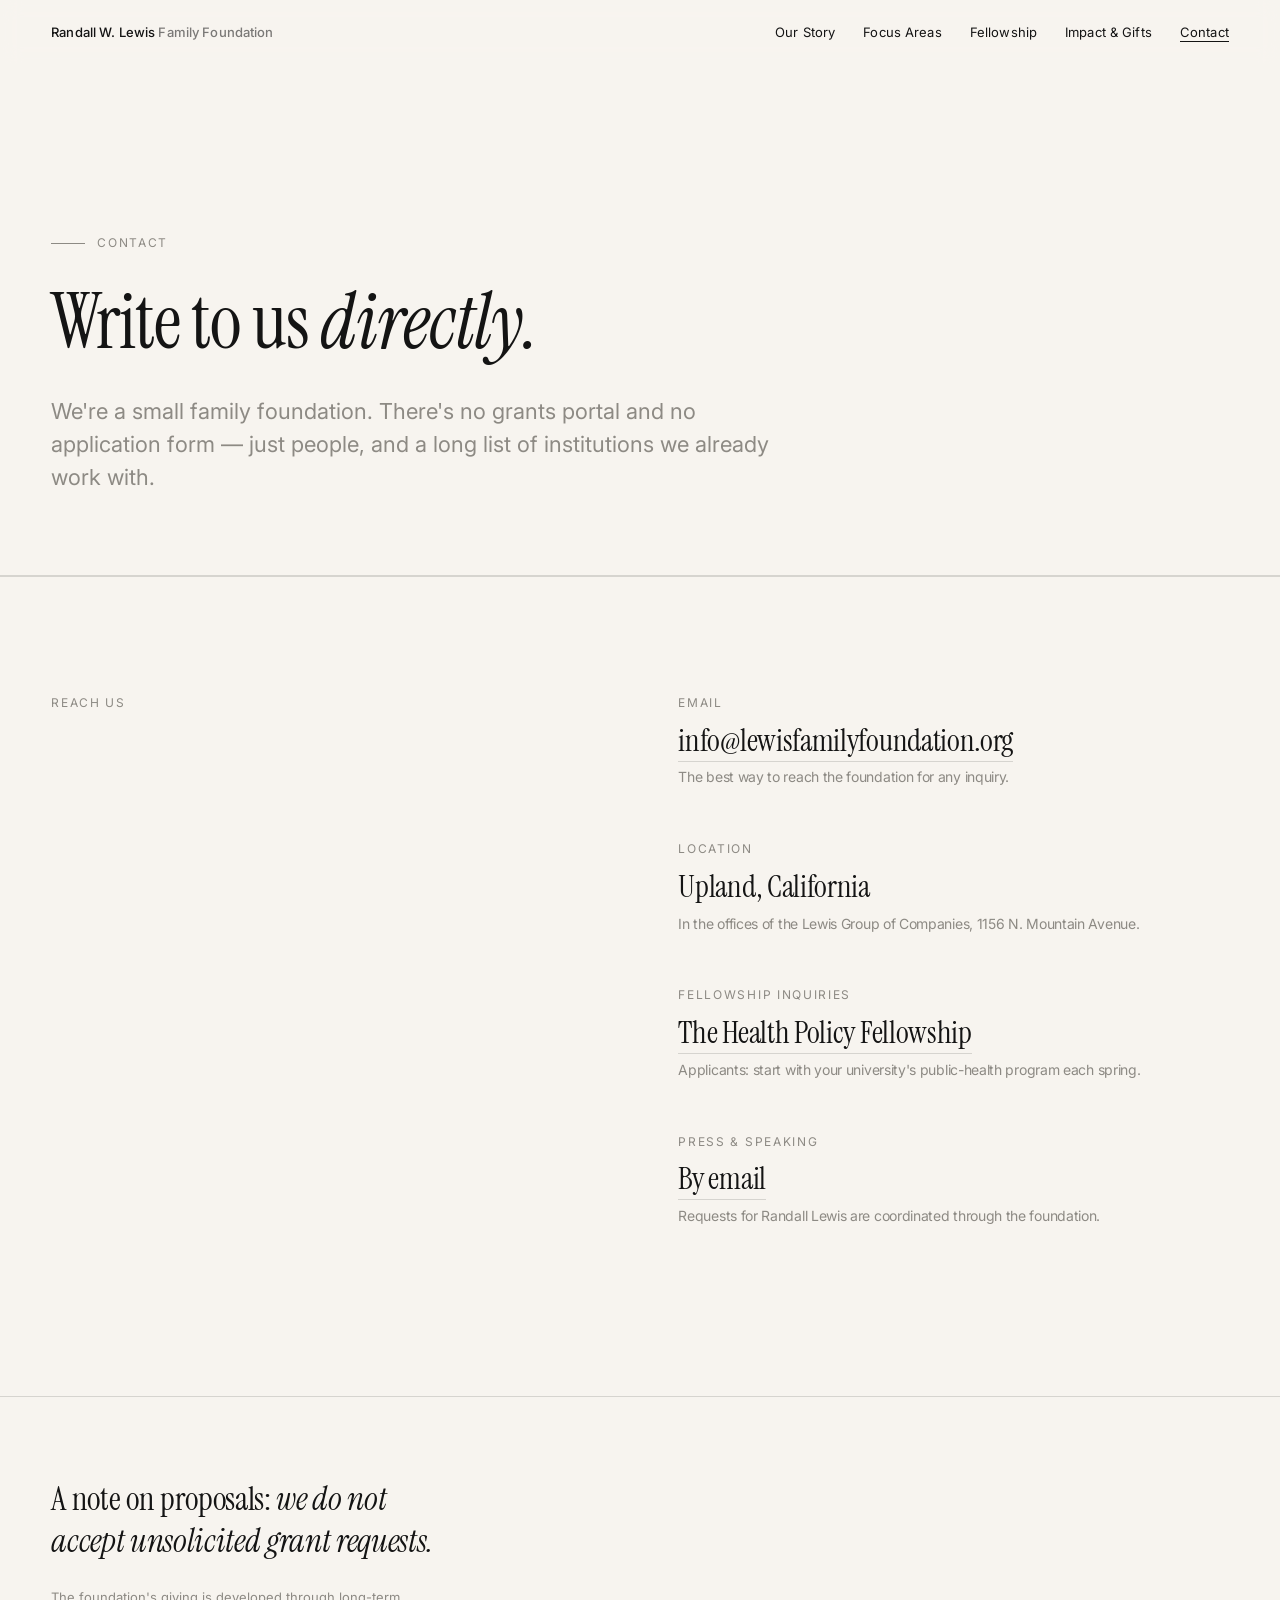
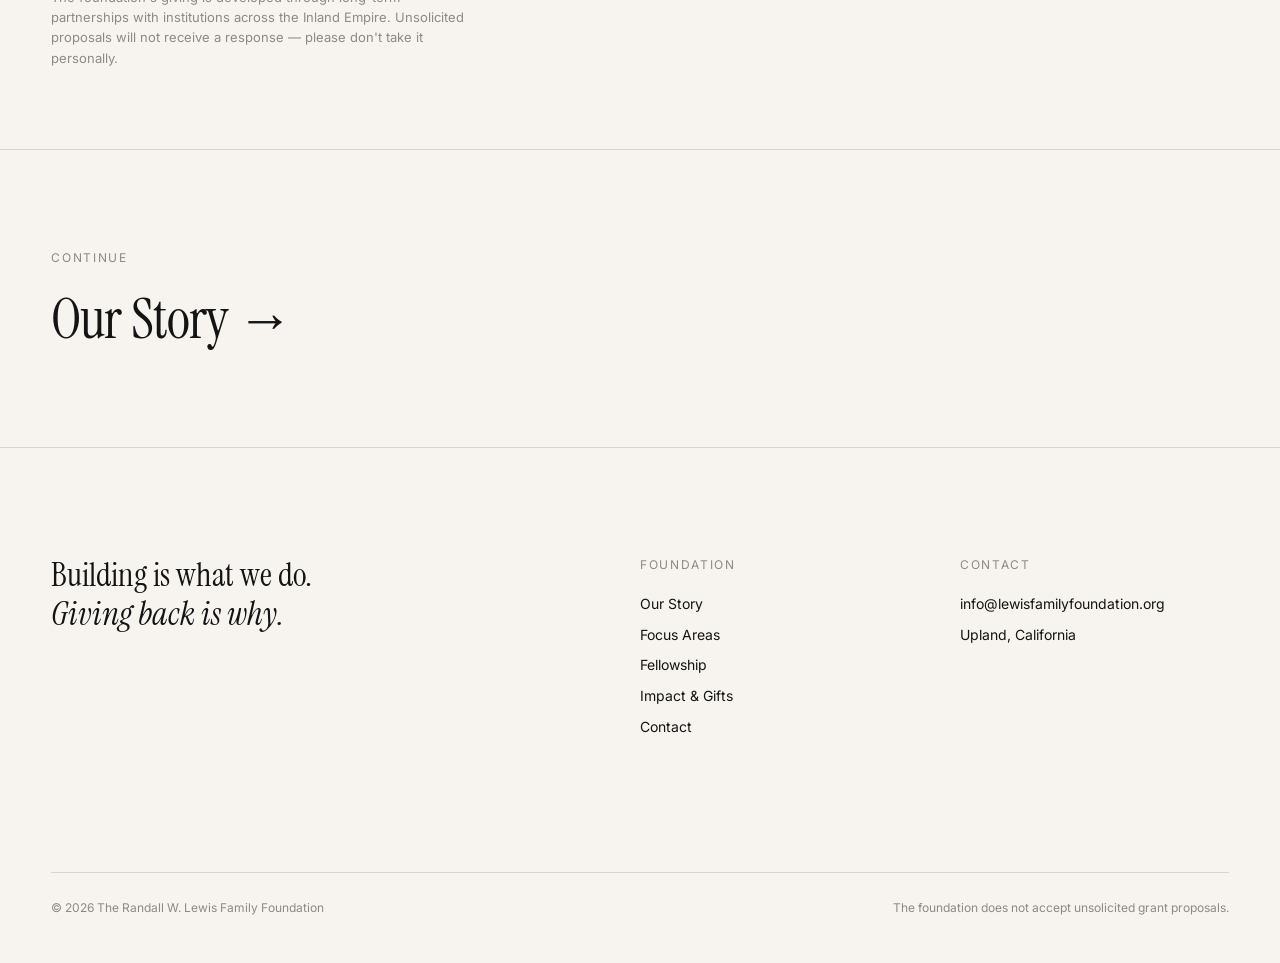
==== contact/index.html @ 6b91f08c "feat: subpages, mobile nav, SEO/meta pass (contact/index.html)" ====
<!DOCTYPE html>
<html lang="en">
<head>
<meta charset="utf-8">
<meta name="viewport" content="width=device-width, initial-scale=1">
<title>Contact — Randall W. Lewis Family Foundation</title>
<meta name="description" content="How to reach the Randall W. Lewis Family Foundation in Upland, California. Note: the foundation does not accept unsolicited grant proposals.">
<link rel="canonical" href="https://accordingtoplan.github.io/lewis-foundation/contact/">
<link rel="icon" type="image/svg+xml" href="../assets/favicon.svg">
<meta property="og:type" content="website">
<meta property="og:site_name" content="Randall W. Lewis Family Foundation">
<meta property="og:title" content="Contact — Randall W. Lewis Family Foundation">
<meta property="og:description" content="How to reach the Randall W. Lewis Family Foundation in Upland, California. Note: the foundation does not accept unsolicited grant proposals.">
<meta property="og:url" content="https://accordingtoplan.github.io/lewis-foundation/contact/">
<meta property="og:image" content="https://images.unsplash.com/photo-1758304480344-f8d0de5f4f25?q=80&w=1200&auto=format&fit=crop">
<meta name="twitter:card" content="summary_large_image">
<link rel="preconnect" href="https://fonts.googleapis.com">
<link rel="preconnect" href="https://fonts.gstatic.com" crossorigin>
<link rel="preconnect" href="https://images.unsplash.com">
<link href="https://fonts.googleapis.com/css2?family=Instrument+Serif:ital@0;1&family=Inter:wght@400;450;500&display=swap" rel="stylesheet">
<link rel="stylesheet" href="../assets/site.css">
<script type="application/ld+json">
{
  "@context": "https://schema.org",
  "@type": "NonprofitOrganization",
  "name": "Randall W. Lewis Family Foundation",
  "url": "https://accordingtoplan.github.io/lewis-foundation/",
  "foundingLocation": {"@type":"Place","address":{"@type":"PostalAddress","addressLocality":"Upland","addressRegion":"CA","addressCountry":"US"}},
  "areaServed": "Inland Empire, Southern California",
  "founder": [{"@type":"Person","name":"Randall W. Lewis"},{"@type":"Person","name":"Janell Lewis"}],
  "knowsAbout": ["community health","education","entrepreneurship","arts philanthropy","health policy fellowships"],
  "email": "info@lewisfamilyfoundation.org",
  "sameAs": []
}
</script>
</head>
<body>

<nav id="nav" class="ink">
  <a class="wordmark" href="../">Randall W. Lewis <span>Family Foundation</span></a>
  <button class="menu-btn" id="menu-btn" aria-expanded="false" aria-controls="nav">Menu</button>
  <ul>
    <li><a href="../our-story/">Our Story</a></li>
    <li><a href="../#focus">Focus Areas</a></li>
    <li><a href="../fellowship/">Fellowship</a></li>
    <li><a href="../gifts/">Impact &amp; Gifts</a></li>
    <li><a href="../contact/" aria-current="page">Contact</a></li>
  </ul>
</nav>

<header class="page-hero">
  <p class="kicker">Contact</p>
  <h1>Write to us <em>directly.</em></h1>
  <p class="dek">We're a small family foundation. There's no grants portal and no application form — just people, and a long list of institutions we already work with.</p>
</header>

<section class="contact-grid">
  <p class="label reveal">Reach us</p>
  <div>
    <dl>
      <div class="reveal"><dt>Email</dt><dd><a href="mailto:info@lewisfamilyfoundation.org">info@lewisfamilyfoundation.org</a><small>The best way to reach the foundation for any inquiry.</small></dd></div>
      <div class="reveal"><dt>Location</dt><dd>Upland, California<small>In the offices of the Lewis Group of Companies, 1156 N. Mountain Avenue.</small></dd></div>
      <div class="reveal"><dt>Fellowship inquiries</dt><dd><a href="../fellowship/">The Health Policy Fellowship</a><small>Applicants: start with your university's public-health program each spring.</small></dd></div>
      <div class="reveal"><dt>Press &amp; speaking</dt><dd><a href="mailto:info@lewisfamilyfoundation.org">By email</a><small>Requests for Randall Lewis are coordinated through the foundation.</small></dd></div>
    </dl>
  </div>
</section>

<section class="notice">
  <p class="reveal">A note on proposals: <em>we do not accept unsolicited grant requests.</em></p>
  <small class="reveal">The foundation's giving is developed through long-term partnerships with institutions across the Inland Empire. Unsolicited proposals will not receive a response — please don't take it personally.</small>
</section>

<section class="next">
  <p class="label reveal">Continue</p>
  <a class="reveal" href="../our-story/">Our Story</a>
</section>

<footer>
  <div class="top">
    <p class="statement reveal">Building is what we do. <em style="font-style:italic;">Giving back is why.</em></p>
    <div class="reveal">
      <h3>Foundation</h3>
      <ul>
        <li><a href="../our-story/">Our Story</a></li>
        <li><a href="../#focus">Focus Areas</a></li>
        <li><a href="../fellowship/">Fellowship</a></li>
        <li><a href="../gifts/">Impact &amp; Gifts</a></li>
        <li><a href="../contact/">Contact</a></li>
      </ul>
    </div>
    <div class="reveal">
      <h3>Contact</h3>
      <ul>
        <li><a href="mailto:info@lewisfamilyfoundation.org">info@lewisfamilyfoundation.org</a></li>
        <li>Upland, California</li>
      </ul>
    </div>
  </div>
  <div class="base">
    <span>&copy; 2026 The Randall W. Lewis Family Foundation</span>
    <span>The foundation does not accept unsolicited grant proposals.</span>
  </div>
</footer>

<script src="../assets/site.js"></script>
</body>
</html>
---- assets/site.css ----
:root{
  --paper:#F7F4EF;
  --ink:#141414;
  --mute:#8d8a84;
  --hair:rgba(20,20,20,.14);
  --serif:'Instrument Serif', Georgia, serif;
  --sans:'Inter', 'Helvetica Neue', Arial, sans-serif;
}
*{margin:0;padding:0;box-sizing:border-box;}
html{scroll-behavior:smooth;}
body{
  background:var(--paper);
  color:var(--ink);
  font-family:var(--sans);
  font-size:15px;
  line-height:1.55;
  -webkit-font-smoothing:antialiased;
  overflow-x:hidden;
}
a{color:inherit;text-decoration:none;}
::selection{background:var(--ink);color:var(--paper);}
img{display:block;max-width:100%;}

/* ---------- nav ---------- */
nav{
  position:fixed;top:0;left:0;right:0;z-index:10;
  display:flex;justify-content:space-between;align-items:baseline;
  padding:22px 4vw;
  font-size:13px;letter-spacing:.01em;
  color:var(--paper);
  transition:color .4s ease, background .4s ease, padding .4s ease;
}
nav.solid, nav.ink{
  color:var(--ink);
  background:color-mix(in srgb, var(--paper) 88%, transparent);
  backdrop-filter:blur(10px);
}
nav.solid{padding:14px 4vw;}
nav .wordmark{font-weight:500;position:relative;z-index:12;}
nav .wordmark span{opacity:.55;}
nav ul{display:flex;gap:28px;list-style:none;}
nav ul a{position:relative;padding-bottom:2px;}
nav ul a::after{
  content:"";position:absolute;left:0;bottom:0;height:1px;width:0;
  background:currentColor;transition:width .35s cubic-bezier(.2,.6,.2,1);
}
nav ul a:hover::after, nav ul a[aria-current="page"]::after{width:100%;}

/* ---------- mobile menu ---------- */
.menu-btn{
  display:none;background:none;border:0;cursor:pointer;
  font:inherit;color:inherit;letter-spacing:.06em;text-transform:uppercase;
  font-size:12px;padding:4px 0;position:relative;z-index:12;
}
@media(max-width:760px){
  nav ul{
    display:flex;flex-direction:column;gap:0;
    position:fixed;inset:0;z-index:11;
    background:var(--paper);color:var(--ink);
    padding:22vh 6vw 0;
    opacity:0;pointer-events:none;transition:opacity .35s ease;
  }
  nav.open ul{opacity:1;pointer-events:auto;}
  nav.open{color:var(--ink);}
  nav ul li{border-bottom:1px solid var(--hair);}
  nav ul a{
    display:block;padding:3.2vh 0;
    font-family:var(--serif);font-size:clamp(28px,8vw,40px);line-height:1;
  }
  nav ul a::after{display:none;}
  .menu-btn{display:block;}
  body.menu-locked{overflow:hidden;}
}

/* ---------- shared ---------- */
section{padding:13vh 4vw;}
.label{
  font-size:12px;letter-spacing:.14em;text-transform:uppercase;
  color:var(--mute);margin-bottom:48px;
}
figure{margin:0;}
figure img{width:100%;height:auto;filter:saturate(.85) contrast(.97);}
figcaption{
  font-size:12px;color:var(--mute);margin-top:12px;
  display:flex;justify-content:space-between;gap:2em;
}
.arrowlink{
  font-size:14px;display:inline-flex;gap:12px;align-items:center;
  border-bottom:1px solid var(--ink);padding-bottom:4px;
  transition:gap .3s ease;
}
.arrowlink:hover{gap:20px;}
.arrowlink::after{content:"→";}
.arrowlink.back{flex-direction:row-reverse;}
.arrowlink.back::after{content:"←";}
.arrowlink.back:hover{gap:20px;}

/* ---------- hero (home) ---------- */
.hero{
  position:relative;
  min-height:100svh;
  display:flex;flex-direction:column;justify-content:flex-end;
  padding:0 4vw 7vh;
  color:var(--paper);
  overflow:hidden;
}
.hero .bg{position:absolute;inset:0;z-index:-1;}
.hero .bg img{
  width:100%;height:100%;object-fit:cover;
  filter:saturate(.82) contrast(.98);
}
.hero .bg::after{
  content:"";position:absolute;inset:0;
  background:linear-gradient(to top, rgba(10,10,10,.55) 0%, rgba(10,10,10,.12) 42%, rgba(10,10,10,.18) 100%);
}
.hero h1{
  font-family:var(--serif);
  font-weight:400;
  font-size:clamp(42px, 6.8vw, 108px);
  line-height:1.02;
  letter-spacing:-0.015em;
  max-width:19ch;
  text-wrap:balance;
}
.hero h1 em{font-style:italic;}
.hero .kicker{
  font-size:13px;margin-bottom:26px;opacity:.85;
  display:flex;gap:10px;align-items:baseline;
}
.hero .kicker::before{content:"";width:34px;height:1px;background:currentColor;align-self:center;}

/* ---------- page hero (subpages) ---------- */
.page-hero{
  padding:26vh 4vw 9vh;
  border-bottom:1px solid var(--hair);
}
.page-hero .kicker{
  font-size:12px;letter-spacing:.14em;text-transform:uppercase;
  color:var(--mute);margin-bottom:30px;
  display:flex;gap:12px;align-items:center;
}
.page-hero .kicker::before{content:"";width:34px;height:1px;background:var(--mute);}
.page-hero h1{
  font-family:var(--serif);font-weight:400;
  font-size:clamp(40px,6vw,92px);
  line-height:1.02;letter-spacing:-0.015em;
  max-width:17ch;text-wrap:balance;
}
.page-hero h1 em{font-style:italic;}
.page-hero p.dek{
  margin-top:34px;font-size:clamp(17px,1.8vw,22px);
  color:var(--mute);max-width:52ch;line-height:1.5;
}

/* ---------- intro ---------- */
.intro{border-top:1px solid var(--hair);}
.intro .grid{display:grid;grid-template-columns:1fr 1.4fr;gap:6vw;}
@media(max-width:900px){.intro .grid{grid-template-columns:1fr;}}
.intro p.lead{
  font-size:clamp(21px,2.4vw,32px);
  line-height:1.35;letter-spacing:-0.01em;
  max-width:34ch;
}
.intro p.body{color:var(--mute);max-width:52ch;margin-top:26px;}
.intro p.body b{color:var(--ink);font-weight:450;}

/* ---------- prose blocks (subpages) ---------- */
.prose-grid{display:grid;grid-template-columns:1fr 1.4fr;gap:6vw;border-top:1px solid var(--hair);}
@media(max-width:900px){.prose-grid{grid-template-columns:1fr;}}
.prose p{color:var(--mute);max-width:56ch;margin-bottom:24px;}
.prose p.lead{
  color:var(--ink);font-size:clamp(20px,2.2vw,29px);
  line-height:1.38;letter-spacing:-0.01em;max-width:38ch;margin-bottom:34px;
}
.prose p b{color:var(--ink);font-weight:450;}
.prose h2{
  font-family:var(--serif);font-weight:400;
  font-size:clamp(26px,2.8vw,40px);line-height:1.1;
  margin:56px 0 22px;letter-spacing:-0.01em;
}
.prose h2:first-child{margin-top:0;}

/* ---------- timeline ---------- */
.timeline{border-top:1px solid var(--hair);}
.timeline ol{list-style:none;}
.timeline li{
  display:grid;grid-template-columns:120px 1fr;gap:4vw;
  padding:3.4vh 0;border-bottom:1px solid var(--hair);
}
.timeline li:first-child{border-top:1px solid var(--hair);}
@media(max-width:640px){.timeline li{grid-template-columns:1fr;gap:8px;}}
.timeline .yr{
  font-family:var(--serif);font-size:clamp(24px,2.4vw,34px);
  line-height:1;font-variant-numeric:tabular-nums;
}
.timeline p{color:var(--mute);max-width:56ch;}
.timeline p b{color:var(--ink);font-weight:450;}

/* ---------- focus cards ---------- */
.focus{border-top:1px solid var(--hair);}
.focus .cards{display:grid;grid-template-columns:repeat(3,minmax(0,1fr));gap:3vw;}
@media(max-width:900px){.focus .cards{grid-template-columns:1fr;row-gap:9vh;}}
.focus a.card{display:block;}
.focus .imgwrap{overflow:hidden;}
.focus .imgwrap img{
  width:100%;aspect-ratio:4/5;object-fit:cover;
  transition:transform 1.2s cubic-bezier(.2,.6,.2,1), filter .6s ease;
}
.focus a.card:hover .imgwrap img{transform:scale(1.035);filter:saturate(1) contrast(1);}
.focus .no{font-size:12px;color:var(--mute);margin:22px 0 6px;display:block;font-variant-numeric:tabular-nums;}
.focus h2, .focus h3.cardtitle{
  font-family:var(--serif);font-weight:400;
  font-size:clamp(26px,2.6vw,38px);
  line-height:1.08;letter-spacing:-0.01em;
}
.focus a.card:hover h2, .focus a.card:hover h3.cardtitle{font-style:italic;}
.focus .hint{font-size:13px;color:var(--mute);margin-top:10px;max-width:30ch;}

/* ---------- quote ---------- */
.quote{
  border-top:1px solid var(--hair);
  min-height:64svh;display:flex;flex-direction:column;justify-content:center;
}
.quote blockquote{
  font-family:var(--serif);font-style:italic;font-weight:400;
  font-size:clamp(30px,4.4vw,64px);
  line-height:1.15;letter-spacing:-0.01em;
  max-width:26ch;text-wrap:balance;
}
.quote cite{
  display:block;font-family:var(--sans);font-style:normal;
  font-size:13px;color:var(--mute);margin-top:40px;
}
.quote cite b{color:var(--ink);font-weight:450;}

/* ---------- numbers ---------- */
.numbers{border-top:1px solid var(--hair);}
.numbers .grid{display:grid;grid-template-columns:repeat(4,1fr);gap:4vw;}
@media(max-width:900px){.numbers .grid{grid-template-columns:repeat(2,1fr);row-gap:9vh;}}
.numbers b{
  display:block;
  font-family:var(--serif);font-weight:400;
  font-size:clamp(40px,4.8vw,76px);
  line-height:1;letter-spacing:-0.02em;margin-bottom:14px;
}
.numbers span{font-size:13px;color:var(--mute);max-width:20ch;display:block;}

/* ---------- wide image ---------- */
.wide{padding:0;}
.wide img{width:100%;aspect-ratio:21/9;object-fit:cover;filter:saturate(.85) contrast(.97);}
@media(max-width:760px){.wide img{aspect-ratio:4/3;}}

/* ---------- two-up figures ---------- */
.two-up{border-top:1px solid var(--hair);display:grid;grid-template-columns:1fr 1fr;gap:3vw;padding:13vh 4vw;}
@media(max-width:760px){.two-up{grid-template-columns:1fr;row-gap:7vh;}}
.two-up figure img{aspect-ratio:4/3;object-fit:cover;}

/* ---------- fellowship split ---------- */
.fellow{border-top:1px solid var(--hair);}
.fellow .grid{display:grid;grid-template-columns:1.25fr 1fr;gap:6vw;align-items:center;}
@media(max-width:900px){.fellow .grid{grid-template-columns:1fr;row-gap:8vh;}}
.fellow h2{
  font-family:var(--serif);font-weight:400;
  font-size:clamp(34px,4.6vw,68px);
  line-height:1.04;letter-spacing:-0.015em;max-width:15ch;
  margin-bottom:5vh;
}
.fellow p{color:var(--mute);max-width:46ch;margin-bottom:34px;}
.fellow p b{color:var(--ink);font-weight:450;}
.fellow figure img{aspect-ratio:4/5;object-fit:cover;}

/* ---------- gifts list ---------- */
.gifts{border-top:1px solid var(--hair);}
.gifts ul{list-style:none;}
.gifts li{
  display:flex;justify-content:space-between;gap:4vw;align-items:baseline;
  padding:2.6vh 0;border-bottom:1px solid var(--hair);
  font-size:clamp(16px,1.6vw,21px);letter-spacing:-0.005em;
}
.gifts li:first-child{border-top:1px solid var(--hair);}
.gifts li span{font-size:13px;color:var(--mute);white-space:nowrap;}
.gifts li small{display:block;font-size:13px;color:var(--mute);margin-top:4px;letter-spacing:0;}
.gifts .more{margin-top:44px;}
.gifts h2.grouphead{
  font-family:var(--serif);font-weight:400;
  font-size:clamp(26px,2.8vw,40px);line-height:1.1;
  margin:9vh 0 3vh;letter-spacing:-0.01em;
}
.gifts h2.grouphead:first-of-type{margin-top:0;}

/* ---------- stats strip ---------- */
.stat-strip{
  border-top:1px solid var(--hair);
  display:grid;grid-template-columns:repeat(3,1fr);gap:4vw;padding:9vh 4vw;
}
@media(max-width:760px){.stat-strip{grid-template-columns:1fr;row-gap:6vh;}}
.stat-strip b{
  display:block;font-family:var(--serif);font-weight:400;
  font-size:clamp(34px,4vw,60px);line-height:1;margin-bottom:12px;letter-spacing:-0.02em;
}
.stat-strip span{font-size:13px;color:var(--mute);max-width:24ch;display:block;}

/* ---------- contact ---------- */
.contact-grid{display:grid;grid-template-columns:1fr 1fr;gap:6vw;border-top:1px solid var(--hair);}
@media(max-width:900px){.contact-grid{grid-template-columns:1fr;}}
.contact-grid dl{max-width:52ch;}
.contact-grid dt{
  font-size:12px;letter-spacing:.14em;text-transform:uppercase;
  color:var(--mute);margin-bottom:10px;
}
.contact-grid dd{
  font-family:var(--serif);font-size:clamp(22px,2.4vw,34px);
  line-height:1.2;margin:0 0 6vh;letter-spacing:-0.01em;
}
.contact-grid dd a{border-bottom:1px solid var(--hair);transition:border-color .3s;}
.contact-grid dd a:hover{border-color:var(--ink);font-style:italic;}
.contact-grid dd small{display:block;font-family:var(--sans);font-size:14px;color:var(--mute);margin-top:10px;}

/* ---------- notice ---------- */
.notice{
  border-top:1px solid var(--hair);
  padding:9vh 4vw;
}
.notice p{
  font-family:var(--serif);font-size:clamp(22px,2.6vw,36px);
  line-height:1.25;max-width:30ch;letter-spacing:-0.01em;text-wrap:balance;
}
.notice p em{font-style:italic;}
.notice small{display:block;font-size:13px;color:var(--mute);margin-top:26px;max-width:52ch;}

/* ---------- next-page link ---------- */
.next{
  border-top:1px solid var(--hair);
  padding:11vh 4vw;
}
.next .label{margin-bottom:22px;}
.next a{
  font-family:var(--serif);font-weight:400;
  font-size:clamp(30px,4.4vw,64px);line-height:1.05;letter-spacing:-0.015em;
  display:inline-block;
}
.next a:hover{font-style:italic;}
.next a::after{content:" →";}

/* ---------- footer ---------- */
footer{border-top:1px solid var(--hair);padding:12vh 4vw 5vh;}
footer .top{display:grid;grid-template-columns:2fr 1fr 1fr;gap:4vw;margin-bottom:14vh;}
@media(max-width:760px){footer .top{grid-template-columns:1fr;row-gap:7vh;}}
footer .statement{
  font-family:var(--serif);font-weight:400;
  font-size:clamp(24px,2.6vw,38px);line-height:1.15;max-width:18ch;
}
footer h3{font-size:12px;letter-spacing:.14em;text-transform:uppercase;color:var(--mute);margin-bottom:18px;font-weight:400;}
footer ul{list-style:none;font-size:14px;}
footer ul li{margin-bottom:9px;}
footer ul a:hover{font-style:italic;}
footer .base{
  display:flex;justify-content:space-between;gap:3vw;flex-wrap:wrap;
  font-size:12px;color:var(--mute);
  padding-top:26px;border-top:1px solid var(--hair);
}

/* ---------- reveal ---------- */
.reveal{opacity:0;transform:translateY(26px);transition:opacity .9s ease, transform .9s cubic-bezier(.2,.6,.2,1);}
.reveal.in{opacity:1;transform:none;}
@media(prefers-reduced-motion:reduce){
  .reveal{opacity:1;transform:none;transition:none;}
  html{scroll-behavior:auto;}
}
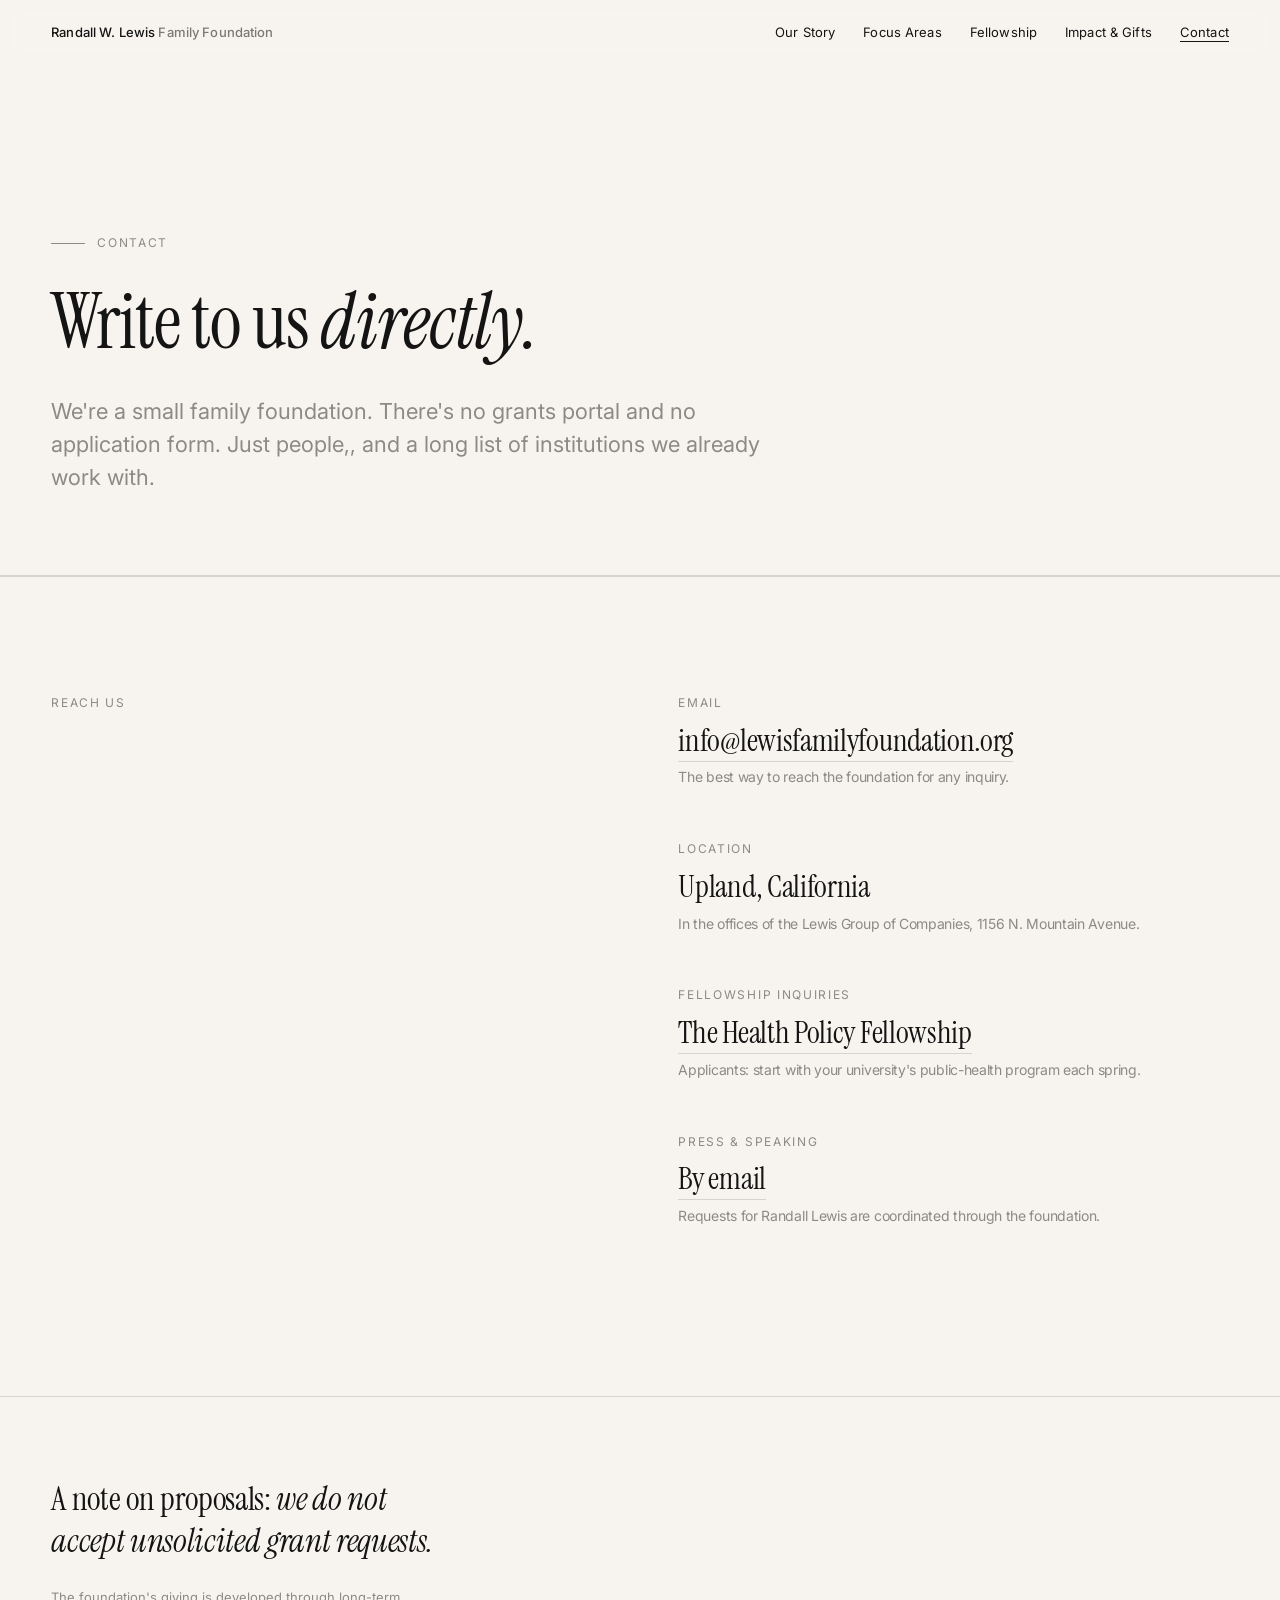
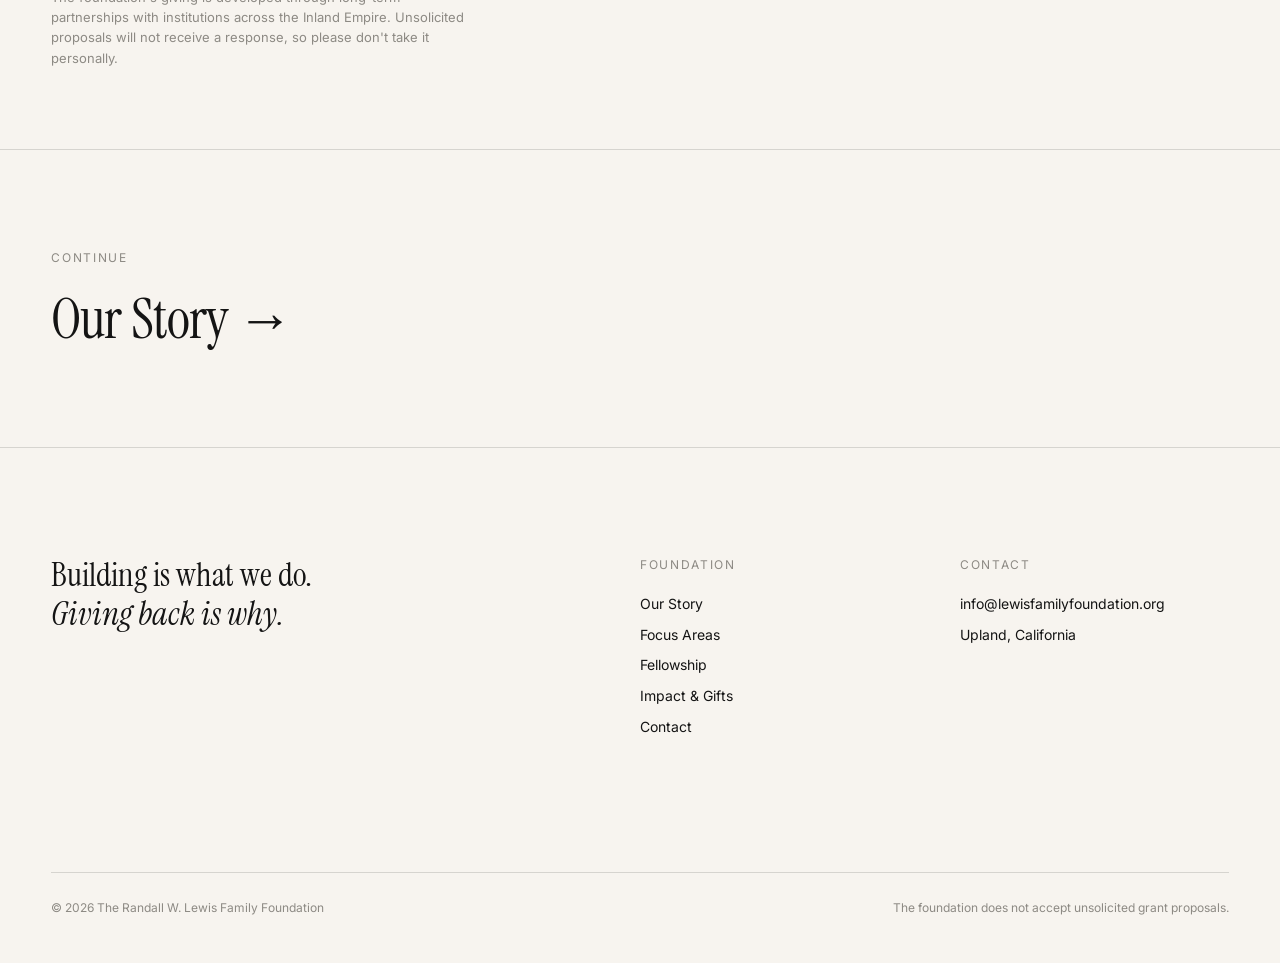
==== commit e8ca145a: "copy: remove em-dashes site-wide, fix 404 tone (contact/index.html)" ====
--- a/contact/index.html
+++ b/contact/index.html
@@ -3,13 +3,13 @@
 <head>
 <meta charset="utf-8">
 <meta name="viewport" content="width=device-width, initial-scale=1">
-<title>Contact — Randall W. Lewis Family Foundation</title>
+<title>Contact | Randall W. Lewis Family Foundation</title>
 <meta name="description" content="How to reach the Randall W. Lewis Family Foundation in Upland, California. Note: the foundation does not accept unsolicited grant proposals.">
 <link rel="canonical" href="https://accordingtoplan.github.io/lewis-foundation/contact/">
 <link rel="icon" type="image/svg+xml" href="../assets/favicon.svg">
 <meta property="og:type" content="website">
 <meta property="og:site_name" content="Randall W. Lewis Family Foundation">
-<meta property="og:title" content="Contact — Randall W. Lewis Family Foundation">
+<meta property="og:title" content="Contact | Randall W. Lewis Family Foundation">
 <meta property="og:description" content="How to reach the Randall W. Lewis Family Foundation in Upland, California. Note: the foundation does not accept unsolicited grant proposals.">
 <meta property="og:url" content="https://accordingtoplan.github.io/lewis-foundation/contact/">
 <meta property="og:image" content="https://images.unsplash.com/photo-1758304480344-f8d0de5f4f25?q=80&w=1200&auto=format&fit=crop">
@@ -51,7 +51,7 @@
 <header class="page-hero">
   <p class="kicker">Contact</p>
   <h1>Write to us <em>directly.</em></h1>
-  <p class="dek">We're a small family foundation. There's no grants portal and no application form — just people, and a long list of institutions we already work with.</p>
+  <p class="dek">We're a small family foundation. There's no grants portal and no application form. Just people,, and a long list of institutions we already work with.</p>
 </header>
 
 <section class="contact-grid">
@@ -68,7 +68,7 @@
 
 <section class="notice">
   <p class="reveal">A note on proposals: <em>we do not accept unsolicited grant requests.</em></p>
-  <small class="reveal">The foundation's giving is developed through long-term partnerships with institutions across the Inland Empire. Unsolicited proposals will not receive a response — please don't take it personally.</small>
+  <small class="reveal">The foundation's giving is developed through long-term partnerships with institutions across the Inland Empire. Unsolicited proposals will not receive a response, so please don't take it personally.</small>
 </section>
 
 <section class="next">
